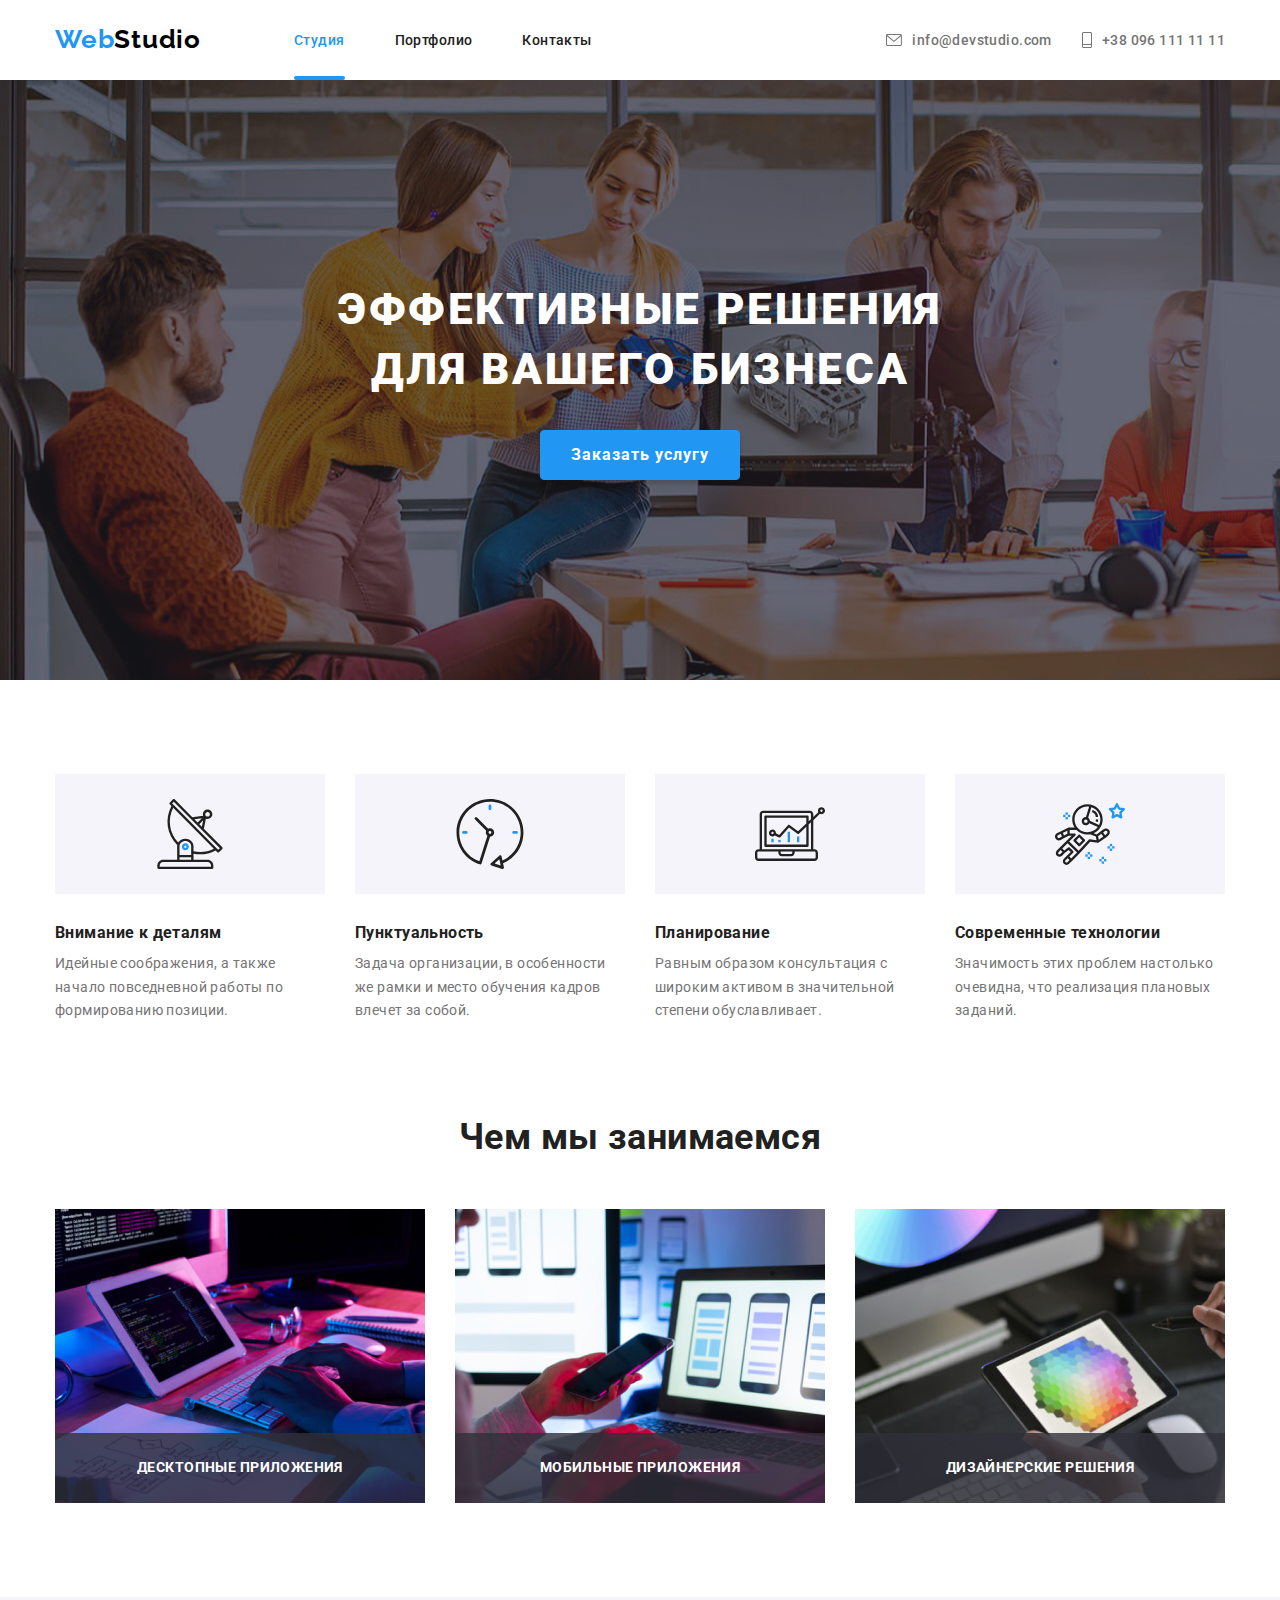
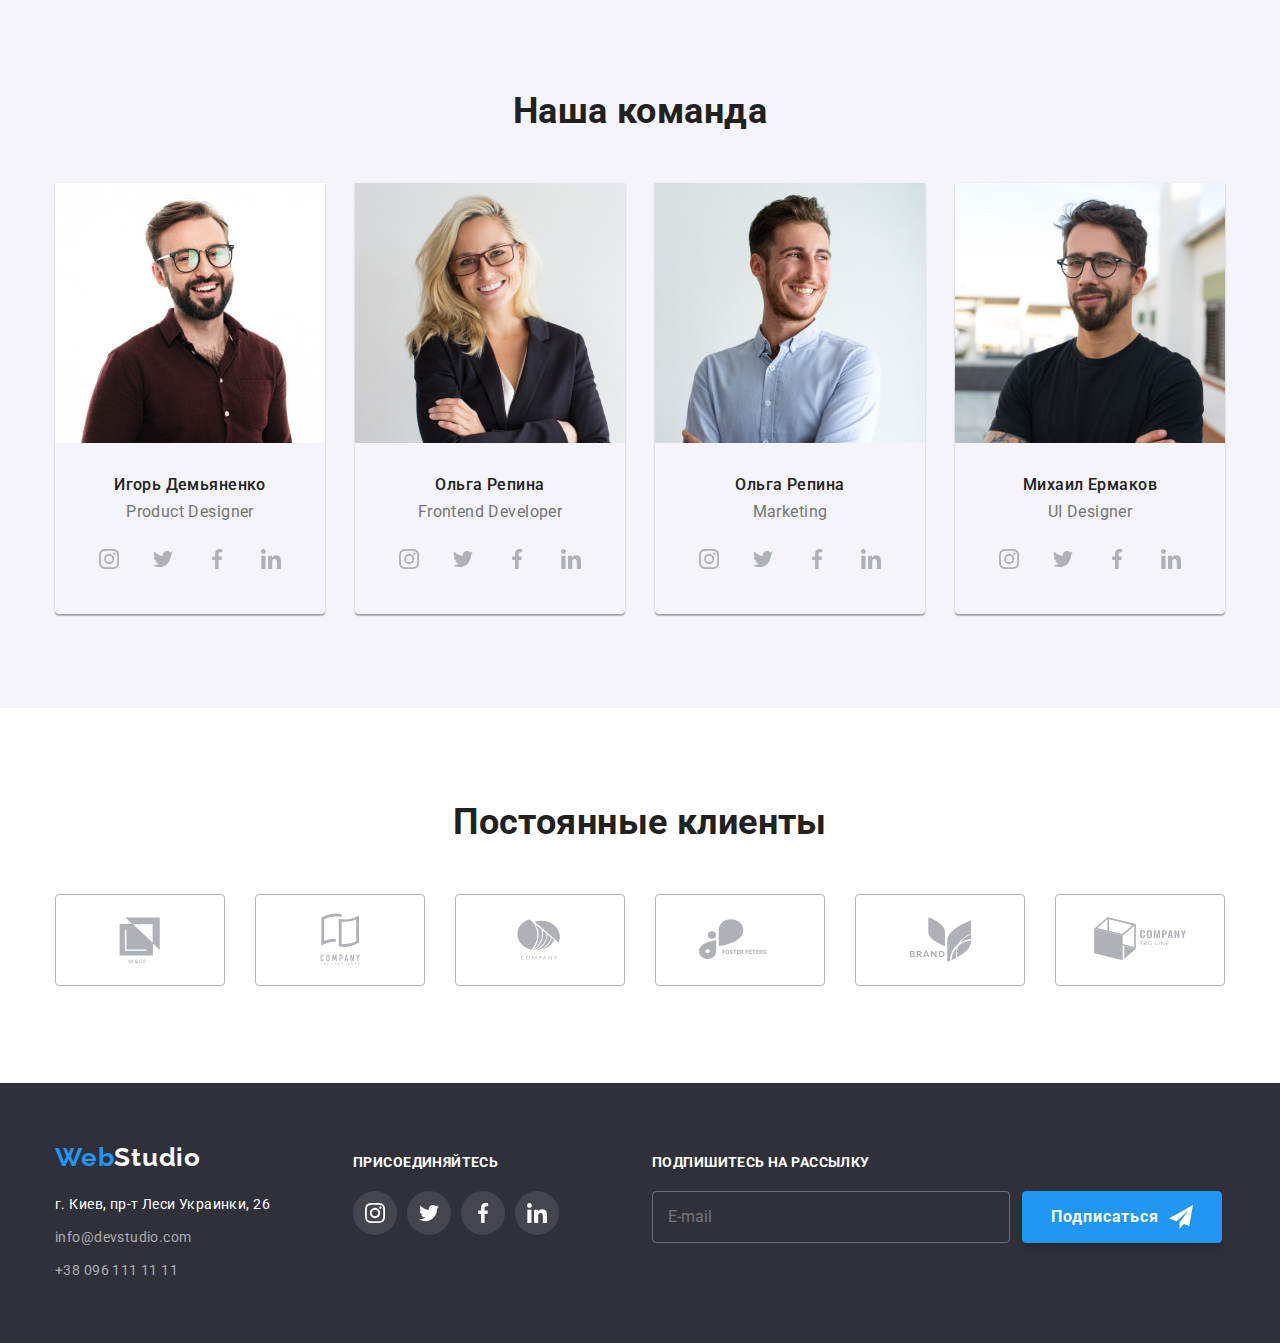
==== index.html @ 686db273 "copy hw6 files" ====
<!DOCTYPE html>
<html lang="ru">

<head>
    <meta charset="UTF-8">
    <meta http-equiv="X-UA-Compatible" content="IE=edge">
    <meta name="viewport" content="width=device-width, initial-scale=1.0">
    <title>GoIT homework</title>
    <link rel="preconnect" href="https://fonts.googleapis.com">
    <link rel="preconnect" href="https://fonts.gstatic.com" crossorigin>
    <link
        href="https://fonts.googleapis.com/css2?family=Raleway:wght@700&family=Roboto:wght@400;500;700;900&display=swap"
        rel="stylesheet">
    <link rel="stylesheet"
        href="https://cdnjs.cloudflare.com/ajax/libs/modern-normalize/1.1.0/modern-normalize.min.css">
    <link rel="stylesheet" href="https://cdnjs.cloudflare.com/ajax/libs/modern-normalize/1.1.0/modern-normalize.min.css">
    <link rel="stylesheet" href="./css/styles.css">
</head>

<body>
    <!-- Header -->
    <header class="header">
        <div class="container">
            <div class="header__content-wrapper">
                <nav class="nav-menu">
                    <a class="logo header__logo" lang="en" href="./index.html" ><span class="logo--accent-collor" lang="en">Web</span>Studio</a>
                    <ul class="nav-menu__list">
                        <li class="nav-menu__item"><a class="nav-menu__link nav-menu__link--active-link" href="./index.html">Студия</a></li>
                        <li class="nav-menu__item"><a class="nav-menu__link" href="./portfolio.html">Портфолио</a></li>
                        <li class="nav-menu__item"><a class="nav-menu__link" href="">Контакты</a></li>
                    </ul>
                </nav>
                <ul class="header__contacts-list">
                    <li class="header__contact-item">
                        <a class="contact-link header__contact-link" href="mailto:info@devstudio.com" lang="en">
                            <svg class="contact-link__icon" width="16" height="12">
                                <use href="./images/sprite.svg#icon-email">
                            </svg>
                            info@devstudio.com
                        </a>
                    </li>
                    <li class="header__contact-item">
                        <a class="contact-link header__contact-link" href="tel:+380961111111">
                            <svg class="contact-link__icon" width="10" height="16">
                                <use href="./images/sprite.svg#icon-telephone">
                            </svg>
                            +38 096 111 11 11
                        </a>
                    </li>
                </ul>
            </div>
        </div>
    </header>
    <!-- Main -->
    <main>
        <!-- Hero -->
        <section class="hero-section">
            <h1 class="hero-section__title">Эффективные решения для вашего бизнеса</h1>
            <button class="button" type="button" data-modal-open>Заказать услугу</button>
        </section>
        <!-- Features -->
        <section class="page-section">
            <div class="container">
                <ul class="features-list">
                    <li class="features-list__item">
                        <h3 class="features-list__title">Внимание к деталям</h3>
                        <p class="features-list__description">Идейные соображения, а также начало повседневной работы по
                            формированию позиции.</p>
                    </li>
                    <li class="features-list__item">
                        <h3 class="features-list__title">Пунктуальность</h3>
                        <p class="features-list__description">Задача организации, в особенности же рамки и место обучения кадров
                            влечет за собой.</p>
                    </li>
                    <li class="features-list__item">
                        <h3 class="features-list__title">Планирование</h3>
                        <p class="features-list__description">Равным образом консультация с широким активом в значительной
                            степени
                            обуславливает.</p>
                    </li>
                    <li class="features-list__item">
                        <h3 class="features-list__title">Современные технологии</h3>
                        <p class="features-list__description">Значимость этих проблем настолько очевидна, что реализация
                            плановых
                            заданий.</p>
                    </li>
                </ul>
            </div>
        </section>
        <!-- What we Doing -->
        <section class="page-section page-section--withoutTopPadding">
            <div class="container">
                <h2 class="page-section__title">Чем мы занимаемся</h2>
                <ul class="whatWeDoing-list">
                    <li class="whatWeDoing-list__item">
                        <img class="whatWeDoing-list__image" src="./images/whatWeDoing/whatWeDoing1.jpg" alt="Пишем код" width="370">
                        <h3 class="whatWeDoing-list__description">Десктопные приложения</h3>
                    </li>
                    <li class="whatWeDoing-list__item">
                        <img class="whatWeDoing-list__image" src="./images/whatWeDoing/whatWeDoing2.jpg" alt="Делаем адаптив" width="370">
                        <h3 class="whatWeDoing-list__description">Мобильные приложения</h3>
                    </li>
                    <li class="whatWeDoing-list__item">
                        <img class="whatWeDoing-list__image" src="./images/whatWeDoing/whatWeDoing3.jpg" alt="Делаем дизайн" width="370">
                        <h3 class="whatWeDoing-list__description">Дизайнерские решения</h3>
                    </li>
                </ul>
            </div>
        </section>
        <!-- Our team -->
        <section class="page-section page-section--secondaryBackgroundColor">
            <div class="container">
                <h2 class="page-section__title">Наша команда</h2>
                <ul class="team-list">
                    <li class="team-member">
                        <img class="team-member__image" src="./images/ourTeam/ourTeam1.jpg" alt="Фото Игоря Демьяненко">
                        <h3 class="team-member__name">Игорь Демьяненко</h3>
                        <p class="team-member__position" lang="en">Product Designer</p>
                        <ul class="team-member__socialLinks-list">
                            <li class="team-member__socialLink-item">
                                <a class="team-member__socialLink" href="" aria-label="member instagram link">
                                    <svg class="team-member__socialLink-icon" width="44" height="44">
                                        <use href="./images/sprite.svg#icon-instagram">
                                    </svg>
                                </a>
                            </li>
                            <li class="team-member__socialLink-item">
                                <a class="team-member__socialLink" href="" aria-label="member twitter link">
                                    <svg class="team-member__socialLink-icon" width="44" height="44">
                                        <use href="./images/sprite.svg#icon-twitter">
                                    </svg>
                                </a>
                            </li>
                            <li class="team-member__socialLink-item">
                                <a class="team-member__socialLink" href="" aria-label="member facebook link">
                                    <svg class="team-member__socialLink-icon" width="44" height="44">
                                        <use href="./images/sprite.svg#icon-facebook">
                                    </svg>
                                </a>
                            </li>
                            <li class="team-member__socialLink-item">
                                <a class="team-member__socialLink" href="" aria-label="member linedin link">
                                    <svg class="team-member__socialLink-icon" width="44" height="44">
                                        <use href="./images/sprite.svg#icon-linkedin">
                                    </svg>
                                </a>
                            </li>
                        </ul>
                    </li>
                    <li class="team-member">
                        <img class="team-member__image" src="./images/ourTeam/ourTeam2.jpg" alt="Фото Ольги Репиной">
                        <h3 class="team-member__name">Ольга Репина</h3>
                        <p class="team-member__position" lang="en">Frontend Developer</p>
                        <ul class="team-member__socialLinks-list">
                            <li class="team-member__socialLink-item">
                                <a class="team-member__socialLink" href="" aria-label="member instagram link">
                                    <svg class="team-member__socialLink-icon" width="44" height="44">
                                        <use href="./images/sprite.svg#icon-instagram">
                                    </svg>
                                </a>
                            </li>
                            <li class="team-member__socialLink-item">
                                <a class="team-member__socialLink" href="" aria-label="member twitter link">
                                    <svg class="team-member__socialLink-icon" width="44" height="44">
                                        <use href="./images/sprite.svg#icon-twitter">
                                    </svg>
                                </a>
                            </li>
                            <li class="team-member__socialLink-item">
                                <a class="team-member__socialLink" href="" aria-label="member facebook link">
                                    <svg class="team-member__socialLink-icon" width="44" height="44">
                                        <use href="./images/sprite.svg#icon-facebook">
                                    </svg>
                                </a>
                            </li>
                            <li class="team-member__socialLink-item">
                                <a class="team-member__socialLink" href="" aria-label="member linedin link">
                                    <svg class="team-member__socialLink-icon" width="44" height="44">
                                        <use href="./images/sprite.svg#icon-linkedin">
                                    </svg>
                                </a>
                            </li>
                        </ul>
                    </li>
                    <li class="team-member">
                        <img class="team-member__image" src="./images/ourTeam/ourTeam3.jpg" alt="Фото Николая Тарасова">
                        <h3 class="team-member__name">Ольга Репина</h3>
                        <p class="team-member__position" lang="en">Marketing</p>
                        <ul class="team-member__socialLinks-list">
                            <li class="team-member__socialLink-item">
                                <a class="team-member__socialLink" href="" aria-label="member instagram link">
                                    <svg class="team-member__socialLink-icon" width="44" height="44">
                                        <use href="./images/sprite.svg#icon-instagram">
                                    </svg>
                                </a>
                            </li>
                            <li class="team-member__socialLink-item">
                                <a class="team-member__socialLink" href="" aria-label="member twitter link">
                                    <svg class="team-member__socialLink-icon" width="44" height="44">
                                        <use href="./images/sprite.svg#icon-twitter">
                                    </svg>
                                </a>
                            </li>
                            <li class="team-member__socialLink-item">
                                <a class="team-member__socialLink" href="" aria-label="member facebook link">
                                    <svg class="team-member__socialLink-icon" width="44" height="44">
                                        <use href="./images/sprite.svg#icon-facebook">
                                    </svg>
                                </a>
                            </li>
                            <li class="team-member__socialLink-item">
                                <a class="team-member__socialLink" href="" aria-label="member linedin link">
                                    <svg class="team-member__socialLink-icon" width="44" height="44">
                                        <use href="./images/sprite.svg#icon-linkedin">
                                    </svg>
                                </a>
                            </li>
                        </ul>
                    </li>
                    <li class="team-member">
                        <img class="team-member__image" src="./images/ourTeam/ourTeam4.jpg" alt="Фото Николая Тарасова">
                        <h3 class="team-member__name">Михаил Ермаков</h3>
                        <p class="team-member__position" lang="en">UI Designer</p>
                        <ul class="team-member__socialLinks-list">
                            <li class="team-member__socialLink-item">
                                <a class="team-member__socialLink" href="" aria-label="member instagram link">
                                    <svg class="team-member__socialLink-icon" width="44" height="44">
                                        <use href="./images/sprite.svg#icon-instagram">
                                    </svg>
                                </a>
                            </li>
                            <li class="team-member__socialLink-item">
                                <a class="team-member__socialLink" href="" aria-label="member twitter link">
                                    <svg class="team-member__socialLink-icon" width="44" height="44">
                                        <use href="./images/sprite.svg#icon-twitter">
                                    </svg>
                                </a>
                            </li>
                            <li class="team-member__socialLink-item">
                                <a class="team-member__socialLink" href="" aria-label="member facebook link">
                                    <svg class="team-member__socialLink-icon" width="44" height="44">
                                        <use href="./images/sprite.svg#icon-facebook">
                                    </svg>
                                </a>
                            </li>
                            <li class="team-member__socialLink-item">
                                <a class="team-member__socialLink" href="" aria-label="member linedin link">
                                    <svg class="team-member__socialLink-icon" width="44" height="44">
                                        <use href="./images/sprite.svg#icon-linkedin">
                                    </svg>
                                </a>
                            </li>
                        </ul>
                    </li>
                </ul>
            </div>
        </section>
        <!-- Regular customers -->
        <section class="page-section">
            <div class="container">
                <h2 class="page-section__title">Постоянные клиенты</h2>
                <ul class="customers-list">
                    <li class="customers-list__item">
                        <a class="customers-list__link" href="" aria-label="customer logo">
                            <svg class="customers-list__icon" width="170" height="92">
                                <use href="./images/sprite.svg#icon-Client-1">
                            </svg>
                        </a>
                    </li>
                    <li class="customers-list__item">
                        <a class="customers-list__link" href="" aria-label="customer logo">
                            <svg class="customers-list__icon" width="170" height="92">
                                <use href="./images/sprite.svg#icon-Client-2">
                            </svg>
                        </a>
                    </li>
                    <li class="customers-list__item">
                        <a class="customers-list__link" href="" aria-label="customer logo">
                            <svg class="customers-list__icon" width="170" height="92">
                                <use href="./images/sprite.svg#icon-Client-3">
                            </svg>
                        </a>
                    </li>
                    <li class="customers-list__item">
                        <a class="customers-list__link" href="" aria-label="customer logo">
                            <svg class="customers-list__icon" width="170" height="92">
                                <use href="./images/sprite.svg#icon-Client-4">
                            </svg>
                        </a>
                    </li>
                    <li class="customers-list__item">
                        <a class="customers-list__link" href="" aria-label="customer logo">
                            <svg class="customers-list__icon" width="170" height="92">
                                <use href="./images/sprite.svg#icon-Client-5">
                            </svg>
                        </a>
                    </li>
                    <li class="customers-list__item">
                        <a class="customers-list__link" href="" aria-label="customer logo">
                            <svg class="customers-list__icon" width="170" height="92">
                                <use href="./images/sprite.svg#icon-Client-6">
                            </svg>
                        </a>
                    </li>
                </ul>
            </div>
        </section>
    </main>
    <!-- Footer -->
    <footer class="footer">
        <div class="container">
            <div class="footer__content-wrapper">
                <address class="footer__address">
                    <a class="logo footer__logo" href="./index.html" lang="en"><span class="logo--accent-collor">Web</span>Studio</a>
                    <ul class="footer__contacts-list">
                        <li class="footer__contact-item">г. Киев, пр-т Леси Украинки, 26</li>
                        <li class="footer__contact-item"><a class="contact-link footer__contact-link" href="mailto:info@devstudio.com">info@devstudio.com</a></li>
                        <li class="footer__contact-item"><a class="contact-link footer__contact-link" href="tel:+380961111111">+38 096 111 11 11</a></li>
                    </ul>
                </address>
                <div class="footer__socials">
                    <h3 class="footer__title">Присоединяйтесь</h3>
                    <ul class="footer__socials-list">
                        <li class="footer__socials-list-item"><a class="footer__solial-link footer__solial-link--instagram-icon" href=""></a></li>
                        <li class="footer__socials-list-item"><a class="footer__solial-link footer__solial-link--twitter-icon" href=""></a></li>
                        <li class="footer__socials-list-item"><a class="footer__solial-link footer__solial-link--facebook-icon" href=""></a></li>
                        <li class="footer__socials-list-item"><a class="footer__solial-link footer__solial-link--linkedin-icon" href=""></a></li>
                    </ul>
                </div>
                <div class="footer__subscribe-wrapper">
                    <h3 class="footer__title">Подпишитесь на рассылку</h3>
                    <form class="subscribe-form">
                        <input class="subscribe-form__input" type="email" name="email" placeholder="E-mail" required>
                        <button class="button subscribe-form__button" type="submit">
                            Подписаться
                            <svg class="subscribe-form__btn-icon" width="24" height="24">
                                <use href="./images/sprite.svg#icon-subscribeBtnIcon"></use>
                            </svg>
                        </button>
                    </form>
                </div>
            </div>
        </div>
    </footer>
    <!-- feedback modal -->
    <div class="backdrop is-hidden" data-modal>
        <div class="feedback-modal">
            <button class="close-button" type="button" data-modal-close>
                <svg class="close-button__icon" width="18" height="18">
                    <use href="./images/sprite.svg#icon-close-button">
                </svg>
            </button>
            <h2 class="feedback-modal__title">Оставьте свои данные, мы вам перезвоним</h2>
            <form class="feedback-modal__form">
                <div class="feedback-modal__text-fields-group" role="form-group">
                    <div class="feedback-modal__form-field">
                        <label class="feedback-modal__field-label" for="name">Имя</label>
                        <input class="feedback-modal__text-field" type="text" name="name" id="name" required>
                        <svg class="feedback-modal__input-icon" width="12" height="12">
                            <use href="./images/sprite.svg#icon-name-input"></use>
                        </svg>
                    </div>
                    <div class="feedback-modal__form-field">
                        <label class="feedback-modal__field-label" for="tel">Телефон</label>
                        <input class="feedback-modal__text-field" type="tel" name="tel" id="tel" required>
                        <svg class="feedback-modal__input-icon" width="13" height="13">
                            <use href="./images/sprite.svg#icon-tel-input"></use>
                        </svg>
                    </div>
                    <div class="feedback-modal__form-field">
                        <label class="feedback-modal__field-label" for="email">Почта</label>
                        <input class="feedback-modal__text-field" type="email" name="email" id="email">
                        <svg class="feedback-modal__input-icon" width="15" height="12">
                            <use href="./images/sprite.svg#icon-email-input"></use>
                        </svg>
                    </div>
                    <div class="feedback-modal__form-field">
                        <label class="feedback-modal__field-label" for="comment">Коментарий</label>
                        <textarea class="feedback-modal__text-field feedback-modal__text-field--forComents" type="comment" name="comment" id="comment" placeholder="Введите текст"></textarea>
                    </div>
                </div>
                <div class="feedback-modal__agreement-field">
                    <input class="feedback-modal__agreement-field-checkbox" type="checkbox" name="agreement" id="agreement">
                    <label class="feedback-modal__agreement-label" for="agreement">
                        Соглашаюсь с рассылкой и принимаю&nbsp<a href="" class="feedback-modal__agreement-conditions">Условия договора</a>
                    </label>
                </div>
                <button class="button" type="submit">Отправить</button>   
            </form>
        </div>
    </div>
    <script src="./js/modal.js"></script>
</body>
</html>
---- css/styles.css ----
/* Обнуление */
html {
    box-sizing: border-box;
  }
*,
*::before,
*::after {
    box-sizing: inherit;
  }

h1, h2, h3, h4, h5, h6, p {
    margin: 0;
    padding: 0;
}

ul {
    margin: 0;
    padding: 0;
}

a {
    color: inherit;
}

/* common styles */
:root {
    --primary-text-color: #757575;
    --secondary-text-color: #FFFFFF;
    --title-text-color: #212121;
    --primary-background-color: #FFFFFF;
    --footer-background-color: #2F303A;
    --secondary-background-color: #F5F4FA;
    --accent-text-color: #2196F3;
    --selected-button-background: #2196F3;
    --unselected-button-background: #F5F4FA;

}

body {
    font-family: 'Roboto', sans-serif;
    font-weight: 400;
    color: var(--primary-text-color);
    font-size: 14px;
    letter-spacing: 0.03em;
    margin: 0;
}

h1, h2, h3, h4, h5, h6 {
    color: var(--title-text-color);
}

ul {
    list-style: none;
}

address {
    font-style: normal;
}

/* container */
.container {
    max-width: 1210px;
    padding: 0 20px;
    margin: 0 auto;

}

/* button */
.button {
    display: block;
    margin: 0 auto;
    min-width: 200px;
    border-radius: 4px;
    font-weight: 700;
    background-color: var(--accent-text-color);
    color: var(--secondary-text-color);
    text-align: center;
    line-height: 1.75;
    font-size: 16px;
    transition: color 250ms cubic-bezier(0.4, 0, 0.2, 1);
    padding: 10px 0;
    box-shadow: 0px 4px 4px rgba(0, 0, 0, 0.15);
    border: 1px solid var(--selected-button-background);
    letter-spacing: 0.06em;
    
}

.button:hover, 
.button:focus {
    color: var(--title-text-color);
    background-color: #188CE8;
}


/* page-section */
.page-section {
    padding: 94px 0;
    background-color: var(--primary-background-color);

}

.page-section--withoutTopPadding {
    padding-top: 0;
}

.page-section--secondaryBackgroundColor {
    background-color: var(--secondary-background-color);
}

.page-section__title {
    margin-bottom: 50px;
    color: var(--title-text-color);
    font-weight: 700;
    font-size: 36px;
    line-height: 1.16;
    text-align: center;
}

/* logo */
.logo {
    display: inline-block;
    font-family: 'Raleway', sans-serif;
    color: #000000;
    font-size: 26px;
    line-height: 1.15;
    letter-spacing: 0.03em;
    font-weight: 700;
    text-decoration: none;
}


.logo--accent-collor {
    color: var(--accent-text-color);
}


/* header styles */
.header__content-wrapper {
    display: flex;
    justify-content: space-between;
    align-items: center;
}

.header__logo {
    margin: 0 93px 0 0;
}

.header__contacts-list {
    display: flex;
}
.header__contact-item:not(:last-child) {
    margin-right: 30px;
}
.header__contact-link {
    color: var(--primary-text-color);
    font-weight: 500;
    padding: 32px 0;
}

/* nav menu */

.nav-menu {
    display: flex;
    align-items: center;
}

.nav-menu__list {
    display: flex;
    align-items: center;
}

.nav-menu__item:not(:last-child) {
    margin-right: 50px;
}

.nav-menu__link {
    position: relative;
    display: block;
    padding: 32px 0;
    color: var(--title-text-color);
    font-weight: 500;
    text-decoration: none;
    transition: color 250ms cubic-bezier(0.4, 0, 0.2, 1);
}

.nav-menu__link:hover {
    color: var(--accent-text-color);
}

.nav-menu__link--active-link{
    color: var(--accent-text-color);
}

.nav-menu__link--active-link::after {
    content: '';
    display: block;
    position: absolute;
    bottom: 0;
    width: 100%;
    height: 4px;
    border-radius: 2px;
    background-color: var(--selected-button-background);
}


/* contact-link */

.contact-link {
    display: inline-flex;
    align-items: center;
    text-decoration: none;
    transition: color 250ms cubic-bezier(0.4, 0, 0.2, 1);
}

.contact-link:hover,
.contact-link:focus {
    color: var(--accent-text-color);
}

.contact-link__icon {
    fill: currentColor;
    margin-right: 10px;
}


/* hero styles */
.hero-section {
    background-image:linear-gradient(to right, rgba(47, 48, 58, 0.4), 
                                               rgba(47, 48, 58, 0.4)), 
                    url(../images/heroBackground.jpg);
    background-repeat: no-repeat;
    background-size: cover;
    padding: 200px 0;
    text-align: center;
}

.hero-section__title {
    margin: 0 auto 30px;
    max-width: 696px;
    color: var(--secondary-text-color);
    text-align: center;
    font-size: 44px;
    line-height: 1.36;
    font-weight: 900;
    letter-spacing: 0.06em;
    text-transform: uppercase;
}


/* Features*/
.features-list {
    display: flex;
    justify-content: center;
    flex-wrap: wrap;
    margin: -15px
}

.features-list__item {
    max-width: 270px;
    margin: 15px;
}

.features-list__item::before {
    content: '';
    display: block;
    height: 120px;
    background-color: #F5F4FA;
    margin-bottom: 30px;
    background-repeat: no-repeat;
    background-position: center;
}

.features-list__item:nth-child(1):before {
    background-image: url(../images/featersIcons/antenna.svg);
}
.features-list__item:nth-child(2):before {
    background-image: url(../images/featersIcons/clock.svg);
}
.features-list__item:nth-child(3):before {
    background-image: url(../images/featersIcons/diagram.svg);
}
.features-list__item:nth-child(4):before {
    background-image: url(../images/featersIcons/astronaut.svg);
}

.features-list__title {
    margin-bottom: 10px;
    line-height: 1.1;
}

.features-list__description {
    font-weight: 400;
    line-height: 1.7;
}


/* what we doing */
.whatWeDoing-list {
    display: flex;
    flex-wrap: wrap;
    justify-content: center;
    margin: -15px;
}

.whatWeDoing-list__item {
    position: relative;
    margin: 15px;
}

.whatWeDoing-list__image {
    display: block;
    height: 100%;
}

.whatWeDoing-list__description {
    position: absolute;
    bottom: 0;
    font-size: 14px;
    color: var(--secondary-text-color);
    line-height: 1.14;
    letter-spacing: 0.03em;
    text-transform: uppercase;
    background-color: rgba(47, 48, 58, 0.8);
    width: 100%;
    text-align: center;
    padding: 27px 0;
}


/* Our team */
.team-list {
    display: flex;
    flex-wrap: wrap;
    justify-content: center;
    margin: -15px;
}

.team-member {
    margin: 15px;
    padding-bottom: 30px;
    box-shadow: 0px 1px 3px rgba(0, 0, 0, 0.12), 0px 1px 1px rgba(0, 0, 0, 0.14), 0px 2px 1px rgba(0, 0, 0, 0.2);
    border-radius: 0px 0px 4px 4px;
    text-align: center;
}

.team-member__image {
    margin-bottom: 30px;
}

.team-member__name,
.team-member__position {
    font-size: 16px;
    line-height: 1.1;
}

.team-member__name {
    margin-bottom: 10px;
    font-weight: 500;
}

.team-member__position {
    margin-bottom: 16px;
}

.team-member__socialLinks-list {
    display: flex;
    justify-content: center;
    margin: -5px;
}

.team-member__socialLink-item {
    margin: 5px;
}

.team-member__socialLink {
    display: inline-flex;
    border-radius: 50%;
    transition: background-color 250ms cubic-bezier(0.4, 0, 0.2, 1),
                fill 250ms cubic-bezier(0.4, 0, 0.2, 1);
}

.team-member__socialLink:hover {
    background-color: var(--selected-button-background);
    fill: #FFFFFF;
}

.team-member__socialLink-icon {
    fill: #AFB1B8;
    transition: fill 250ms cubic-bezier(0.4, 0, 0.2, 1);
}

.team-member__socialLink:hover>.team-member__socialLink-icon {
    fill: #FFFFFF;
}


/* Regular customers styles */
.customers-list {
    justify-content:center;
    display: flex;
    flex-wrap: wrap;
    margin: -15px;
}

.customers-list__item {
    margin: 15px;
}
.customers-list__icon {
    border: 1px solid #AFB1B8;
    border-radius: 4px;
    fill: #AFB1B8;
    transition: fill 250ms cubic-bezier(0.4, 0, 0.2, 1),
                border-color 250ms cubic-bezier(0.4, 0, 0.2, 1);
}

.customers-list__icon:hover {
    fill: var(--selected-button-background);
    border-color: var(--selected-button-background);
}


/* footer */
.footer {
    padding: 60px 0;
    color: var(--secondary-text-color);
    background-color: var(--footer-background-color);
}

.footer__content-wrapper {
    display: flex;
}

.footer__logo {
    margin: 0 0 20px 0;
    color: var(--secondary-text-color);
}

.footer__contacts-list {
    line-height: 1.71;
}

.footer__contact-item:not(:last-child) {
    margin-bottom: 9px;
}

.footer__contact-link {
    color: rgba(255, 255, 255, 0.6);
    font-weight: 400;
}

.footer__contacts-list .contact-link:hover,
.footer__contacts-list .contact-link:focus {
    color: var(--accent-text-color)
}

.footer__socials {
    padding-top: 12px;
    margin-left: 83px;
}

.footer__title {
    margin-bottom: 20px;
    color: var(--secondary-text-color);
    line-height: 1.14;
    font-size: 14px;
    letter-spacing: 0.03em;
    text-transform: uppercase;
    font-weight: 700;
}

.footer__socials-list {
    display: flex;
}

.footer__socials-list-item:not(:last-child) {
    margin-right: 10px;
}

.footer__solial-link {
    display: inline-flex;
}
.footer__solial-link::before {
    content: '';
    display: inline-block;
    border-radius: 50%;
    width: 44px;
    height: 44px;
    background-color: rgba(255, 255, 255, 0.1);
    background-repeat: no-repeat;
    background-position: center;
    transition: background-color 250ms cubic-bezier(0.4, 0, 0.2, 1);
}

.footer__solial-link:hover:before {
    background-color: var(--selected-button-background);
}

.footer__solial-link--instagram-icon::before {
    background-image: url(../images/footerSocialsIcons/instagram.svg);
}
.footer__solial-link--twitter-icon::before {
    background-image: url(../images/footerSocialsIcons/twitter.svg);
}
.footer__solial-link--facebook-icon::before {
    background-image: url(../images/footerSocialsIcons/facebook.svg);
}
.footer__solial-link--linkedin-icon::before {
    background-image: url(../images/footerSocialsIcons/linkedin.svg);
}

.footer__subscribe-wrapper {
    flex: 1 1 auto;
    margin-left: 93px;
    padding-top: 12px;
}

/* subscribe-form */
.subscribe-form {
    display: flex;
    max-width: 570px;
}

.subscribe-form__input {
    flex: 1 1 auto;
    margin-right: 12px;
    padding: 15px;
    background-color: transparent;
    border: 1px solid rgba(255, 255, 255, 0.3);
    border-radius: 4px;
    font-size: 16px;
    line-height: 1.25;
}

.subscribe-form__button {
    display: inline-flex;
    align-items: center;
    justify-content: center;
}

.subscribe-form__btn-icon {
    margin-left: 10px;
    fill: var(--secondary-text-color);
    transition: fill 250ms cubic-bezier(0.4, 0, 0.2, 1);
}

.subscribe-form__button:hover .subscribe-form__btn-icon {
    fill: var(--title-text-color);
}

/* portfolio styles */

/* filters list */
.filters-list {
    display: flex;
    justify-content: center;
    margin-bottom: 50px;
}
.filters-list__item:not(:last-child) {
    margin-right: 8px;
}

.filters-list__button {
    background: var(--unselected-button-background);
    color: var(--title-text-color);
    font-size: 16px;
    line-height: 1.6;
    font-weight: 500;
    border: 1px solid var(--unselected-button-background);
    border-radius: 4px;
    padding: 6px 22px;
    text-align: center;
    cursor: pointer;
    transition: background-color 250ms cubic-bezier(0.4, 0, 0.2, 1),
                color 250ms cubic-bezier(0.4, 0, 0.2, 1),
                border 250ms cubic-bezier(0.4, 0, 0.2, 1),
                box-shadow 250ms cubic-bezier(0.4, 0, 0.2, 1);
}

.filters-list__button:hover,
.filters-list__button:focus {
    background-color: var(--selected-button-background);
    color: var(--secondary-text-color);
    border: 1px solid var(--selected-button-background);
    box-shadow: 0px 3px 1px rgba(0, 0, 0, 0.1), 0px 1px 2px rgba(0, 0, 0, 0.08), 0px 2px 2px rgba(0, 0, 0, 0.12);
}

/* projects-list */
.projects-list {
    display: flex;
    flex-wrap: wrap;
    justify-content: center;
    margin: -15px;    
}

.projects-list__item {
    margin: 15px;
    border: 1px solid #EEEEEE;
    max-width: 370px;
    overflow: hidden;
    transition: box-shadow 250ms cubic-bezier(0.4, 0, 0.2, 1);
}

.projects-list__item:hover {
    box-shadow: 0px 1px 1px rgba(0, 0, 0, 0.12),
                0px 4px 4px rgba(0, 0, 0, 0.06),
                1px 4px 6px rgba(0, 0, 0, 0.16);
}

.projects-list__link {
    text-decoration: none;
}

.projects-list__image-thumb {
    position: relative;
    overflow: hidden;
}

.projects-list__image {
    display: block;
}

.projects-list__image-text {
    position: absolute;
    bottom: 0;
    width: 100%;
    height: 100%;
    padding: 63px 24px;
    background-color: rgba(33, 150, 243, 0.9);
    line-height: 1.55;
    font-size: 18px;
    color: var(--secondary-text-color);
    font-weight: 400;
    letter-spacing: 0.03em;
    transform: translate(0, 100%);
    transition: transform 250ms cubic-bezier(0.4, 0, 0.2, 1);
}

.projects-list__item:hover .projects-list__image-text {
    transform: translate(0, 0);
}

.projects-list__description {
    padding: 20px 24px;
}

.projects-list__title {
    font-size: 18px;
    line-height: 2;
    font-weight: 700;
}

.projects-list__type {
    margin-top: 4px;
    font-size: 16px;
    line-height: 1.8;
    font-weight: 400;
    color: var(--primary-text-color);
}


/* backdrop */
.backdrop.is-hidden {
    opacity: 0;
    pointer-events: none;
}

.backdrop.is-hidden .modal {
    transform: translate(-50%, -50%) scale(0);
}

.backdrop {
    position: fixed;
    top: 0;
    left: 0;
    width: 100%;
    height: 100%;
    background-color: rgba(0, 0, 0, 0.2);
    transition: opacity 250ms cubic-bezier(0.4, 0, 0.2, 1);
}

/* modal */
.feedback-modal {
    position: absolute;
    top: 50%;
    left: 50%;
    transform: translate(-50%, -50%);

    min-width: 528px;
    min-height: 581px;
    padding: 40px;

    background-color: var(--primary-background-color);

    transition: transform 250ms cubic-bezier(0.4, 0, 0.2, 1);
}

.feedback-modal__title {
    text-align: center;
    font-weight: 700;
    font-size: 20px;
    line-height: 1.15;
    letter-spacing: 0.03em;
    margin-bottom: 12px;
}

.feedback-modal__text-fields-group {
    margin-bottom: 20px;
}

.feedback-modal__form-field:not(:last-child) {
    position: relative;
    margin-bottom: 10px;
}

.feedback-modal__field-label {
    display: inline-block;
    letter-spacing: 0.01em;
    margin-bottom: 4px;
}

.feedback-modal__text-field {
    display: block;
    min-width: 100%;
    padding: 12px 12px 12px 42px;
    border: 1px solid rgba(33, 33, 33, 0.2);
    border-radius: 4px;
}

.feedback-modal__text-field--forComents{
    resize: none;
    padding: 12px 16px;
    min-height: 120px;
}

.feedback-modal__text-field:focus{
    outline: 1px solid var(--selected-button-background);
}


.feedback-modal__input-icon {
    position: absolute;
    bottom: 14px;
    left: 15px;
}

.feedback-modal__form-field:focus-within .feedback-modal__input-icon {
    fill: var(--selected-button-background);
}

.feedback-modal__agreement-field {
    display: flex;
    align-items: center;
    justify-content: center;
    margin-bottom: 30px;
}

.feedback-modal__agreement-field-checkbox {
    appearance: none;
}

.feedback-modal__agreement-label {
    display: flex;
    align-items: center;
    line-height: 1.7;
    user-select: none;
}

.feedback-modal__agreement-label::before {
    content: '';
    display: inline-block;
    min-width: 16px;
    min-height: 15px;
    margin-right: 8.38px;
    border: 2px solid #212121;
    border-radius: 2px;
    background-color: transparent;

}

.feedback-modal__agreement-field-checkbox:checked + .feedback-modal__agreement-label::before {
    border: 2px solid var(--selected-button-background);
    background-color: var(--selected-button-background);
    background-image: url(../images/icons/iconCheck.svg);
    background-size: contain;
    background-origin: border-box;
}

.feedback-modal__agreement-conditions {
    color: var(--accent-text-color);
}

/* close buttton */
.close-button {
    position: absolute;
    display: inline-flex;
    justify-content: center;
    align-items: center;
    top: 8px;
    right: 8px;
    background-color: rgba(0, 0, 0, 0.0);
    width: 30px;
    height: 30px;
    border: 1px solid rgba(0, 0, 0, 0.1);
    border-radius: 50%;
    text-align: center;
    transition: border-color 250ms cubic-bezier(0.4, 0, 0.2, 1);
}

.close-button__icon {
    transition: fill 250ms cubic-bezier(0.4, 0, 0.2, 1);
}
.close-button:hover .close-button__icon {
    fill: var(--selected-button-background);
}
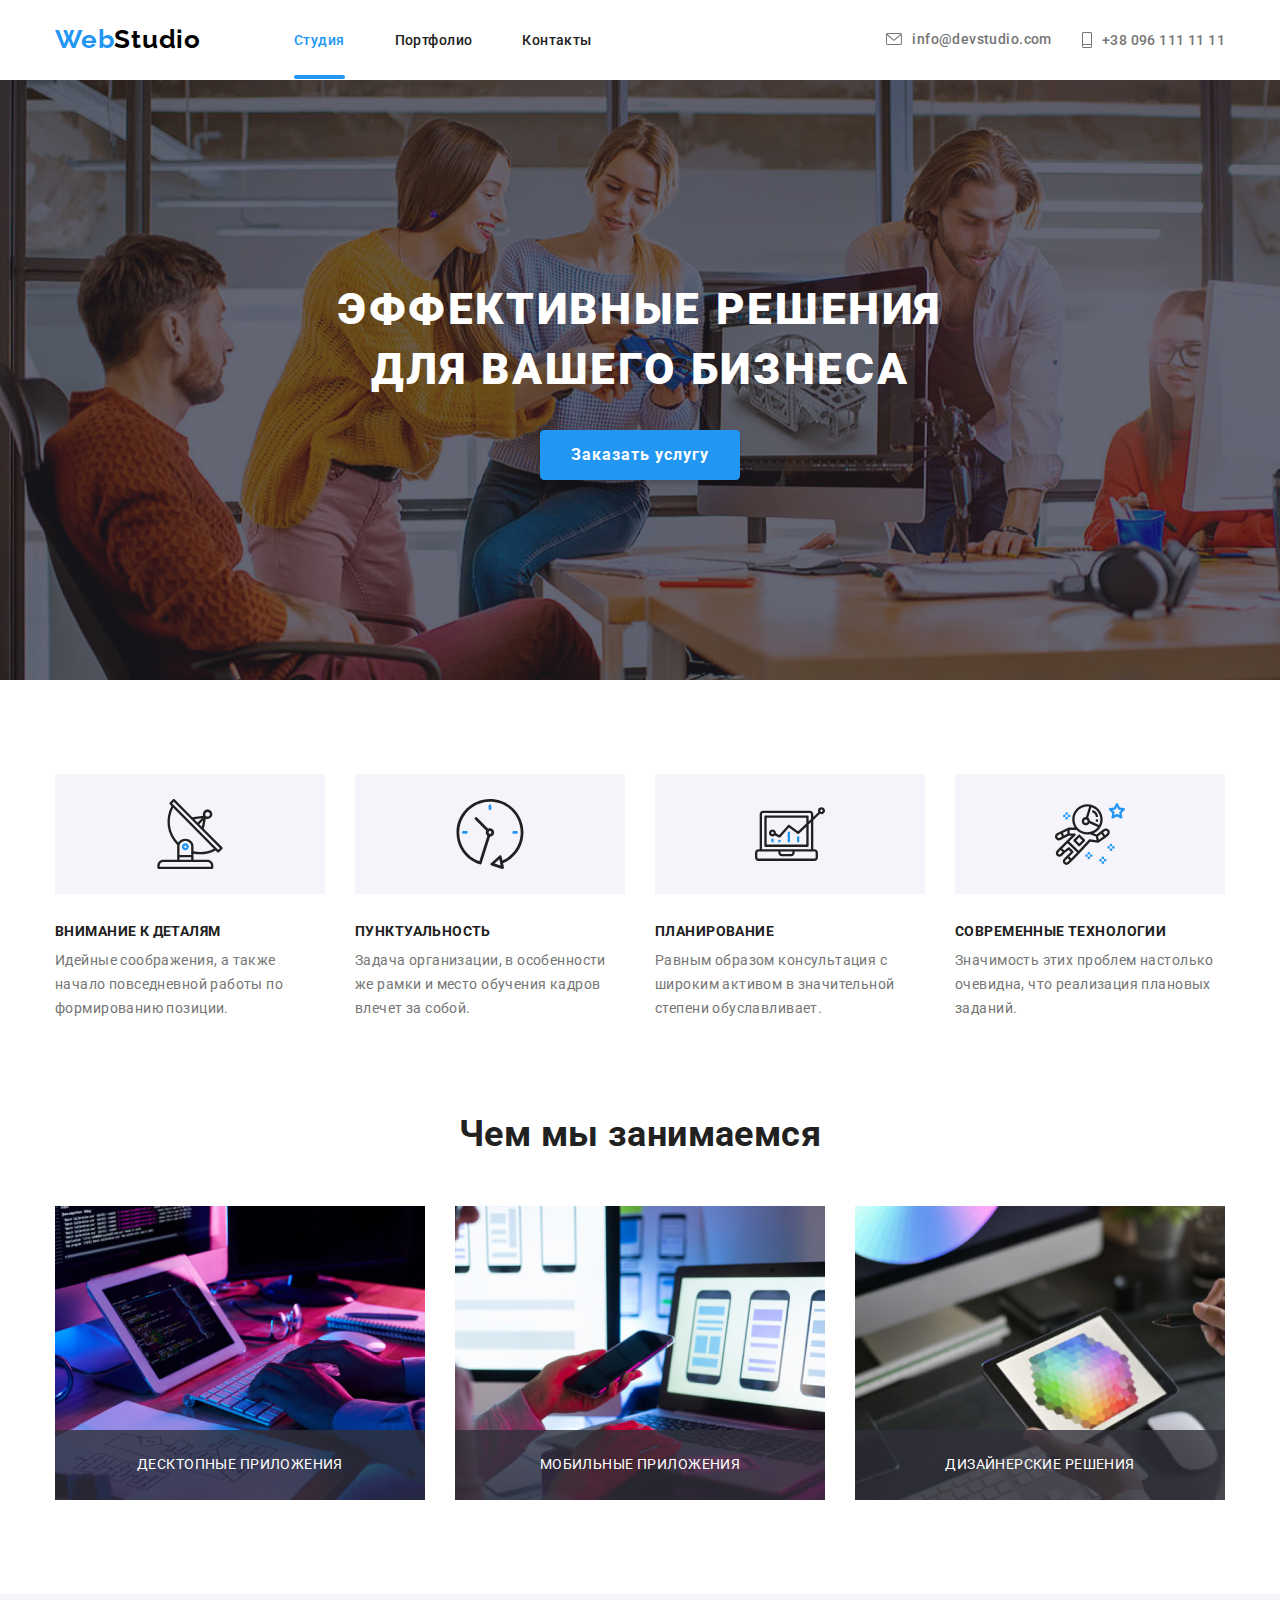
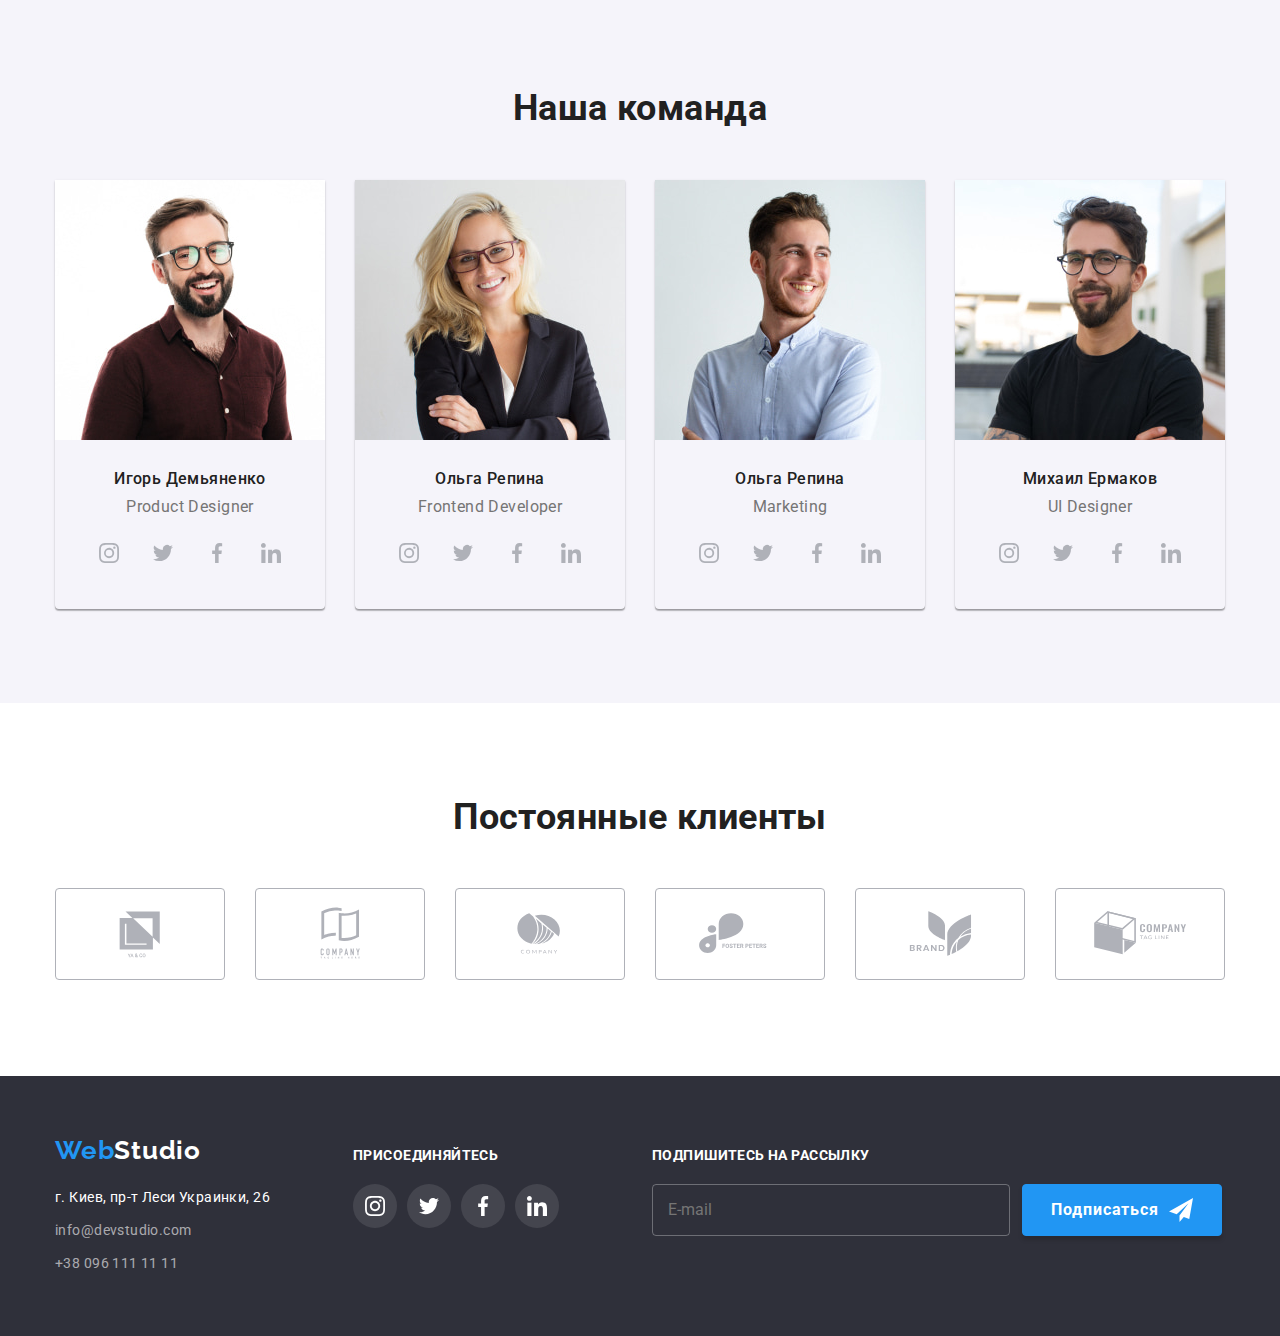
==== commit 4380761d: "refactoring css to sass" ====
--- a/index.html
+++ b/index.html
@@ -14,7 +14,7 @@
     <link rel="stylesheet"
         href="https://cdnjs.cloudflare.com/ajax/libs/modern-normalize/1.1.0/modern-normalize.min.css">
     <link rel="stylesheet" href="https://cdnjs.cloudflare.com/ajax/libs/modern-normalize/1.1.0/modern-normalize.min.css">
-    <link rel="stylesheet" href="./css/styles.css">
+    <link rel="stylesheet" href="./css/main.min.css">
 </head>
 
 <body>
--- a/css/main.min.css
+++ b/css/main.min.css
@@ -0,0 +1,7 @@
+*{padding:0;margin:0;border:0}*,*:before,*:after{-webkit-box-sizing:border-box;box-sizing:border-box}:focus,:active{outline:none}a:focus,a:active{outline:none}nav,footer,header,aside,ul{display:block}html,body{height:100%;width:100%;font-size:100%;line-height:1;font-size:14px;-ms-text-size-adjust:100%;-moz-text-size-adjust:100%;-webkit-text-size-adjust:100%}input,button,textarea{font-family:inherit}input::-ms-clear{display:none}button{cursor:pointer}button::-moz-focus-inner{padding:0;border:0}a,a:visited{text-decoration:none}a:hover{text-decoration:none}ul li{list-style:none}address{font-style:normal}img{vertical-align:top}h1,h2,h3,h4,h5,h6{font-size:inherit;font-weight:400}/*! modern-normalize v1.1.0 | MIT License | https://github.com/sindresorhus/modern-normalize */html{-moz-tab-size:4;-o-tab-size:4;tab-size:4}html{line-height:1.15;-webkit-text-size-adjust:100%}body{margin:0}body{font-family:system-ui,-apple-system,"Segoe UI",Roboto,Helvetica,Arial,sans-serif,"Apple Color Emoji","Segoe UI Emoji"}hr{height:0;color:inherit}abbr[title]{-webkit-text-decoration:underline dotted;text-decoration:underline dotted}b,strong{font-weight:bolder}code,kbd,samp,pre{font-family:ui-monospace,+ SFMono-Regular,+ Consolas,+ 'Liberation Mono',+ Menlo,+ monospace;font-size:1em}small{font-size:80%}sub,sup{font-size:75%;line-height:0;position:relative;vertical-align:baseline}sub{bottom:-0.25em}sup{top:-0.5em}table{text-indent:0;border-color:inherit}button,input,optgroup,select,textarea{font-family:inherit;font-size:100%;line-height:1.15;margin:0}button,select{text-transform:none}button,[type='button'],[type='reset'],[type='submit']{-webkit-appearance:button}::-moz-focus-inner{border-style:none;padding:0}:-moz-focusring{outline:1px dotted ButtonText}:-moz-ui-invalid{box-shadow:none}legend{padding:0}progress{vertical-align:baseline}::-webkit-inner-spin-button,::-webkit-outer-spin-button{height:auto}[type='search']{-webkit-appearance:textfield;outline-offset:-2px}::-webkit-search-decoration{-webkit-appearance:none}::-webkit-file-upload-button{-webkit-appearance:button;font:inherit}summary{display:list-item}body{font-family:'Roboto', sans-serif;font-weight:400;color:#757575;font-size:14px;letter-spacing:0.03em;margin:0}h1,h2,h3,h4,h5,h6{color:#212121}.container{max-width:1210px;padding:0 20px;margin:0 auto}.button{display:block;margin:0 auto;min-width:200px;border-radius:4px;font-weight:700;background-color:#2196F3;color:#fff;text-align:center;line-height:1.75;font-size:16px;-webkit-transition:color 250ms cubic-bezier(0.4, 0, 0.2, 1);transition:color 250ms cubic-bezier(0.4, 0, 0.2, 1);padding:10px 0;-webkit-box-shadow:0px 4px 4px rgba(0,0,0,0.15);box-shadow:0px 4px 4px rgba(0,0,0,0.15);border:1px solid #2196F3;letter-spacing:0.06em}.button:hover,.button:focus{color:#212121;background-color:#188CE8}.page-section{padding:94px 0;background-color:#fff}.page-section--withoutTopPadding{padding-top:0}.page-section--secondaryBackgroundColor{background-color:#F5F4FA}.page-section__title{margin-bottom:50px;font-weight:700;font-size:36px;line-height:1.16;text-align:center}.logo{display:inline-block;font-family:'Raleway', sans-serif;color:#000000;font-size:26px;line-height:1.15;letter-spacing:0.03em;font-weight:700;text-decoration:none}.logo--accent-collor{color:#2196F3}.header__content-wrapper{display:-webkit-box;display:-ms-flexbox;display:flex;-webkit-box-pack:justify;-ms-flex-pack:justify;justify-content:space-between;-webkit-box-align:center;-ms-flex-align:center;align-items:center}.header__logo{margin:0 93px 0 0}.header__contacts-list{display:-webkit-box;display:-ms-flexbox;display:flex}.header__contact-item:not(:last-child){margin-right:30px}.header__contact-link{color:#757575;font-weight:500;padding:32px 0}.nav-menu{display:-webkit-box;display:-ms-flexbox;display:flex;-webkit-box-align:center;-ms-flex-align:center;align-items:center}.nav-menu__list{display:-webkit-box;display:-ms-flexbox;display:flex;-webkit-box-align:center;-ms-flex-align:center;align-items:center}.nav-menu__item:not(:last-child){margin-right:50px}.nav-menu__link{position:relative;display:block;padding:32px 0;color:#212121;font-weight:500;text-decoration:none;-webkit-transition:color 250ms cubic-bezier(0.4, 0, 0.2, 1);transition:color 250ms cubic-bezier(0.4, 0, 0.2, 1)}.nav-menu__link--active-link{color:#2196F3}.nav-menu__link--active-link::after{content:'';display:block;position:absolute;bottom:0;width:100%;height:4px;border-radius:2px;background-color:#2196F3}.nav-menu__link:hover{color:#2196F3}.contact-link{display:-webkit-inline-box;display:-ms-inline-flexbox;display:inline-flex;-webkit-box-align:center;-ms-flex-align:center;align-items:center;text-decoration:none;-webkit-transition:color 250ms cubic-bezier(0.4, 0, 0.2, 1);transition:color 250ms cubic-bezier(0.4, 0, 0.2, 1)}.contact-link:hover,.contact-link:focus{color:#2196F3}.contact-link__icon{fill:currentColor;margin-right:10px}.footer{padding:60px 0;color:#fff;background-color:#2F303A}.footer__content-wrapper{display:-webkit-box;display:-ms-flexbox;display:flex}.footer__logo{margin:0 0 20px 0;color:#fff}.footer__contacts-list{line-height:1.71}.footer__contact-item:not(:last-child){margin-bottom:9px}.footer__contact-link{color:rgba(255,255,255,0.6);font-weight:400}.footer__socials{padding-top:12px;margin-left:83px}.footer__title{margin-bottom:20px;color:#fff;line-height:1.14;font-size:14px;letter-spacing:0.03em;text-transform:uppercase;font-weight:700}.footer__socials-list{display:-webkit-box;display:-ms-flexbox;display:flex}.footer__socials-list-item:not(:last-child){margin-right:10px}.footer__solial-link{display:inline-block;border-radius:50%;width:44px;height:44px;background-color:rgba(255,255,255,0.1);background-repeat:no-repeat;background-position:center;-webkit-transition:background-color 250ms cubic-bezier(0.4, 0, 0.2, 1);transition:background-color 250ms cubic-bezier(0.4, 0, 0.2, 1)}.footer__solial-link--instagram-icon{background-image:url("../images/footerSocialsIcons/instagram.svg")}.footer__solial-link--twitter-icon{background-image:url("../images/footerSocialsIcons/twitter.svg")}.footer__solial-link--facebook-icon{background-image:url("../images/footerSocialsIcons/facebook.svg")}.footer__solial-link--linkedin-icon{background-image:url("../images/footerSocialsIcons/linkedin.svg")}.footer__solial-link:hover{background-color:#2196F3}.footer__subscribe-wrapper{-webkit-box-flex:1;-ms-flex:1 1 auto;flex:1 1 auto;margin-left:93px;padding-top:12px}.subscribe-form{display:-webkit-box;display:-ms-flexbox;display:flex;max-width:570px}.subscribe-form__input{-webkit-box-flex:1;-ms-flex:1 1 auto;flex:1 1 auto;margin-right:12px;padding:15px;background-color:transparent;border:1px solid rgba(255,255,255,0.3);border-radius:4px;font-size:16px;line-height:1.25}.subscribe-form__button{display:-webkit-inline-box;display:-ms-inline-flexbox;display:inline-flex;-webkit-box-align:center;-ms-flex-align:center;align-items:center;-webkit-box-pack:center;-ms-flex-pack:center;justify-content:center}.subscribe-form__btn-icon{margin-left:10px;fill:#fff;-webkit-transition:fill 250ms cubic-bezier(0.4, 0, 0.2, 1);transition:fill 250ms cubic-bezier(0.4, 0, 0.2, 1)}.subscribe-form__button:hover .subscribe-form__btn-icon{fill:#212121}.backdrop.is-hidden{opacity:0;pointer-events:none}.backdrop{position:fixed;top:0;left:0;width:100%;height:100%;background-color:rgba(0,0,0,0.2);-webkit-transition:opacity 250ms cubic-bezier(0.4, 0, 0.2, 1);transition:opacity 250ms cubic-bezier(0.4, 0, 0.2, 1)}.backdrop.is-hidden .modal{-webkit-transform:translate(-50%, -50%) scale(0);transform:translate(-50%, -50%) scale(0)}.close-button{position:absolute;display:-webkit-inline-box;display:-ms-inline-flexbox;display:inline-flex;-webkit-box-pack:center;-ms-flex-pack:center;justify-content:center;-webkit-box-align:center;-ms-flex-align:center;align-items:center;top:8px;right:8px;background-color:rgba(0,0,0,0);width:30px;height:30px;border:1px solid rgba(0,0,0,0.1);border-radius:50%;text-align:center;-webkit-transition:border-color 250ms cubic-bezier(0.4, 0, 0.2, 1);transition:border-color 250ms cubic-bezier(0.4, 0, 0.2, 1)}.close-button__icon{-webkit-transition:fill 250ms cubic-bezier(0.4, 0, 0.2, 1);transition:fill 250ms cubic-bezier(0.4, 0, 0.2, 1)}.close-button:hover .close-button__icon{fill:#2196F3}.hero-section{background-image:-webkit-gradient(linear, left top, right top, from(rgba(47,48,58,0.4)), to(rgba(47,48,58,0.4))),url(../images/heroBackground.jpg);background-image:linear-gradient(to right, rgba(47,48,58,0.4), rgba(47,48,58,0.4)),url(../images/heroBackground.jpg);background-repeat:no-repeat;background-size:cover;padding:200px 0;text-align:center}.hero-section__title{margin:0 auto 30px;max-width:696px;color:#fff;text-align:center;font-size:44px;line-height:1.36;font-weight:900;letter-spacing:0.06em;text-transform:uppercase}.features-list{display:-webkit-box;display:-ms-flexbox;display:flex;-webkit-box-pack:center;-ms-flex-pack:center;justify-content:center;-ms-flex-wrap:wrap;flex-wrap:wrap;margin:-15px}.features-list__item{max-width:270px;margin:15px}.features-list__item::before{content:'';display:block;height:120px;background-color:#F5F4FA;margin-bottom:30px;background-repeat:no-repeat;background-position:center}.features-list__item:nth-child(1):before{background-image:url(../images/featersIcons/antenna.svg)}.features-list__item:nth-child(2):before{background-image:url(../images/featersIcons/clock.svg)}.features-list__item:nth-child(3):before{background-image:url(../images/featersIcons/diagram.svg)}.features-list__item:nth-child(4):before{background-image:url(../images/featersIcons/astronaut.svg)}.features-list__title{margin-bottom:10px;font-weight:700;line-height:1.1;text-transform:uppercase}.features-list__description{font-weight:400;line-height:1.7}.whatWeDoing-list{display:-webkit-box;display:-ms-flexbox;display:flex;-ms-flex-wrap:wrap;flex-wrap:wrap;-webkit-box-pack:center;-ms-flex-pack:center;justify-content:center;margin:-15px}.whatWeDoing-list__item{position:relative;margin:15px}.whatWeDoing-list__image{display:block;height:100%}.whatWeDoing-list__description{position:absolute;bottom:0;font-size:14px;color:#fff;line-height:1.14;letter-spacing:0.03em;text-transform:uppercase;background-color:rgba(47,48,58,0.8);width:100%;text-align:center;padding:27px 0}.team-list{display:-webkit-box;display:-ms-flexbox;display:flex;-ms-flex-wrap:wrap;flex-wrap:wrap;-webkit-box-pack:center;-ms-flex-pack:center;justify-content:center;margin:-15px}.team-member{margin:15px;padding-bottom:30px;-webkit-box-shadow:0px 1px 3px rgba(0,0,0,0.12),0px 1px 1px rgba(0,0,0,0.14),0px 2px 1px rgba(0,0,0,0.2);box-shadow:0px 1px 3px rgba(0,0,0,0.12),0px 1px 1px rgba(0,0,0,0.14),0px 2px 1px rgba(0,0,0,0.2);border-radius:0px 0px 4px 4px;text-align:center;font-size:16px;line-height:1.1}.team-member__image{margin-bottom:30px}.team-member__name{margin-bottom:10px;font-weight:500}.team-member__position{margin-bottom:16px}.team-member__socialLinks-list{display:-webkit-box;display:-ms-flexbox;display:flex;-webkit-box-pack:center;-ms-flex-pack:center;justify-content:center;margin:-5px}.team-member__socialLink-item{margin:5px}.team-member__socialLink{display:-webkit-inline-box;display:-ms-inline-flexbox;display:inline-flex;border-radius:50%;-webkit-transition:background-color 250ms cubic-bezier(0.4, 0, 0.2, 1),fill 250ms cubic-bezier(0.4, 0, 0.2, 1);transition:background-color 250ms cubic-bezier(0.4, 0, 0.2, 1),fill 250ms cubic-bezier(0.4, 0, 0.2, 1)}.team-member__socialLink:hover{background-color:#2196F3;fill:#FFFFFF}.team-member__socialLink-icon{fill:#AFB1B8;-webkit-transition:fill 250ms cubic-bezier(0.4, 0, 0.2, 1);transition:fill 250ms cubic-bezier(0.4, 0, 0.2, 1)}.team-member__socialLink:hover>.team-member__socialLink-icon{fill:#FFFFFF}.customers-list{-webkit-box-pack:center;-ms-flex-pack:center;justify-content:center;display:-webkit-box;display:-ms-flexbox;display:flex;-ms-flex-wrap:wrap;flex-wrap:wrap;margin:-15px}.customers-list__item{margin:15px}.customers-list__icon{border:1px solid #AFB1B8;border-radius:4px;fill:#AFB1B8;-webkit-transition:fill 250ms cubic-bezier(0.4, 0, 0.2, 1),border-color 250ms cubic-bezier(0.4, 0, 0.2, 1);transition:fill 250ms cubic-bezier(0.4, 0, 0.2, 1),border-color 250ms cubic-bezier(0.4, 0, 0.2, 1)}.customers-list__icon:hover{fill:#2196F3;border-color:#2196F3}.feedback-modal{position:absolute;top:50%;left:50%;-webkit-transform:translate(-50%, -50%);transform:translate(-50%, -50%);min-width:528px;min-height:581px;padding:40px;background-color:#fff;-webkit-transition:-webkit-transform 250ms cubic-bezier(0.4, 0, 0.2, 1);transition:-webkit-transform 250ms cubic-bezier(0.4, 0, 0.2, 1);transition:transform 250ms cubic-bezier(0.4, 0, 0.2, 1);transition:transform 250ms cubic-bezier(0.4, 0, 0.2, 1), -webkit-transform 250ms cubic-bezier(0.4, 0, 0.2, 1)}.feedback-modal__title{text-align:center;font-weight:700;font-size:20px;line-height:1.15;letter-spacing:0.03em;margin-bottom:12px}.feedback-modal__text-fields-group{margin-bottom:20px}.feedback-modal__form-field:not(:last-child){position:relative;margin-bottom:10px}.feedback-modal__field-label{display:inline-block;letter-spacing:0.01em;margin-bottom:4px}.feedback-modal__text-field{display:block;min-width:100%;padding:12px 12px 12px 42px;border:1px solid rgba(33,33,33,0.2);border-radius:4px}.feedback-modal__text-field--forComents{resize:none;padding:12px 16px;min-height:120px}.feedback-modal__text-field:focus{outline:1px solid #2196F3}.feedback-modal__input-icon{position:absolute;bottom:14px;left:15px}.feedback-modal__form-field:focus-within .feedback-modal__input-icon{fill:#2196F3}.feedback-modal__agreement-field{display:-webkit-box;display:-ms-flexbox;display:flex;-webkit-box-align:center;-ms-flex-align:center;align-items:center;-webkit-box-pack:center;-ms-flex-pack:center;justify-content:center;margin-bottom:30px}.feedback-modal__agreement-field-checkbox{-webkit-appearance:none;-moz-appearance:none;appearance:none}.feedback-modal__agreement-label{display:-webkit-box;display:-ms-flexbox;display:flex;-webkit-box-align:center;-ms-flex-align:center;align-items:center;line-height:1.7;-webkit-user-select:none;-moz-user-select:none;-ms-user-select:none;user-select:none}.feedback-modal__agreement-label::before{content:'';display:inline-block;min-width:16px;min-height:15px;margin-right:8.38px;border:2px solid #212121;border-radius:2px;background-color:transparent}.feedback-modal__agreement-field-checkbox:checked+.feedback-modal__agreement-label::before{border:2px solid #2196F3;background-color:#2196F3;background-image:url(../images/icons/iconCheck.svg);background-size:contain;background-origin:border-box}.feedback-modal__agreement-conditions{color:#2196F3}.filters-list{display:-webkit-box;display:-ms-flexbox;display:flex;-webkit-box-pack:center;-ms-flex-pack:center;justify-content:center;margin-bottom:50px}.filters-list__item:not(:last-child){margin-right:8px}.filters-list__button{background:#F5F4FA;color:#212121;font-size:16px;line-height:1.6;font-weight:500;border:1px solid #F5F4FA;border-radius:4px;padding:6px 22px;text-align:center;cursor:pointer;-webkit-transition:background-color 250ms cubic-bezier(0.4, 0, 0.2, 1),color 250ms cubic-bezier(0.4, 0, 0.2, 1),border 250ms cubic-bezier(0.4, 0, 0.2, 1),-webkit-box-shadow 250ms cubic-bezier(0.4, 0, 0.2, 1);transition:background-color 250ms cubic-bezier(0.4, 0, 0.2, 1),color 250ms cubic-bezier(0.4, 0, 0.2, 1),border 250ms cubic-bezier(0.4, 0, 0.2, 1),-webkit-box-shadow 250ms cubic-bezier(0.4, 0, 0.2, 1);transition:background-color 250ms cubic-bezier(0.4, 0, 0.2, 1),color 250ms cubic-bezier(0.4, 0, 0.2, 1),border 250ms cubic-bezier(0.4, 0, 0.2, 1),box-shadow 250ms cubic-bezier(0.4, 0, 0.2, 1);transition:background-color 250ms cubic-bezier(0.4, 0, 0.2, 1),color 250ms cubic-bezier(0.4, 0, 0.2, 1),border 250ms cubic-bezier(0.4, 0, 0.2, 1),box-shadow 250ms cubic-bezier(0.4, 0, 0.2, 1),-webkit-box-shadow 250ms cubic-bezier(0.4, 0, 0.2, 1)}.filters-list__button:hover,.filters-list__button:focus{background-color:#2196F3;color:#fff;border:1px solid #2196F3;-webkit-box-shadow:0px 3px 1px rgba(0,0,0,0.1),0px 1px 2px rgba(0,0,0,0.08),0px 2px 2px rgba(0,0,0,0.12);box-shadow:0px 3px 1px rgba(0,0,0,0.1),0px 1px 2px rgba(0,0,0,0.08),0px 2px 2px rgba(0,0,0,0.12)}.projects-list{display:-webkit-box;display:-ms-flexbox;display:flex;-ms-flex-wrap:wrap;flex-wrap:wrap;-webkit-box-pack:center;-ms-flex-pack:center;justify-content:center;margin:-15px}.projects-list__item{margin:15px;border:1px solid #EEEEEE;max-width:370px;overflow:hidden;-webkit-transition:-webkit-box-shadow 250ms cubic-bezier(0.4, 0, 0.2, 1);transition:-webkit-box-shadow 250ms cubic-bezier(0.4, 0, 0.2, 1);transition:box-shadow 250ms cubic-bezier(0.4, 0, 0.2, 1);transition:box-shadow 250ms cubic-bezier(0.4, 0, 0.2, 1), -webkit-box-shadow 250ms cubic-bezier(0.4, 0, 0.2, 1)}.projects-list__item:hover{-webkit-box-shadow:0px 1px 1px rgba(0,0,0,0.12),0px 4px 4px rgba(0,0,0,0.06),1px 4px 6px rgba(0,0,0,0.16);box-shadow:0px 1px 1px rgba(0,0,0,0.12),0px 4px 4px rgba(0,0,0,0.06),1px 4px 6px rgba(0,0,0,0.16)}.projects-list__link{text-decoration:none}.projects-list__image-thumb{position:relative;overflow:hidden}.projects-list__image{display:block}.projects-list__image-text{position:absolute;bottom:0;width:100%;height:100%;padding:63px 24px;background-color:rgba(33,150,243,0.9);line-height:1.55;font-size:18px;color:#fff;font-weight:400;letter-spacing:0.03em;-webkit-transform:translate(0, 100%);transform:translate(0, 100%);-webkit-transition:-webkit-transform 250ms cubic-bezier(0.4, 0, 0.2, 1);transition:-webkit-transform 250ms cubic-bezier(0.4, 0, 0.2, 1);transition:transform 250ms cubic-bezier(0.4, 0, 0.2, 1);transition:transform 250ms cubic-bezier(0.4, 0, 0.2, 1), -webkit-transform 250ms cubic-bezier(0.4, 0, 0.2, 1)}.projects-list__item:hover .projects-list__image-text{-webkit-transform:translate(0, 0);transform:translate(0, 0)}.projects-list__description{padding:20px 24px}.projects-list__title{font-size:18px;line-height:2;font-weight:700}.projects-list__type{margin-top:4px;font-size:16px;line-height:1.8;font-weight:400;color:#757575}
+/*# sourceMappingURL=main.min.css.map */